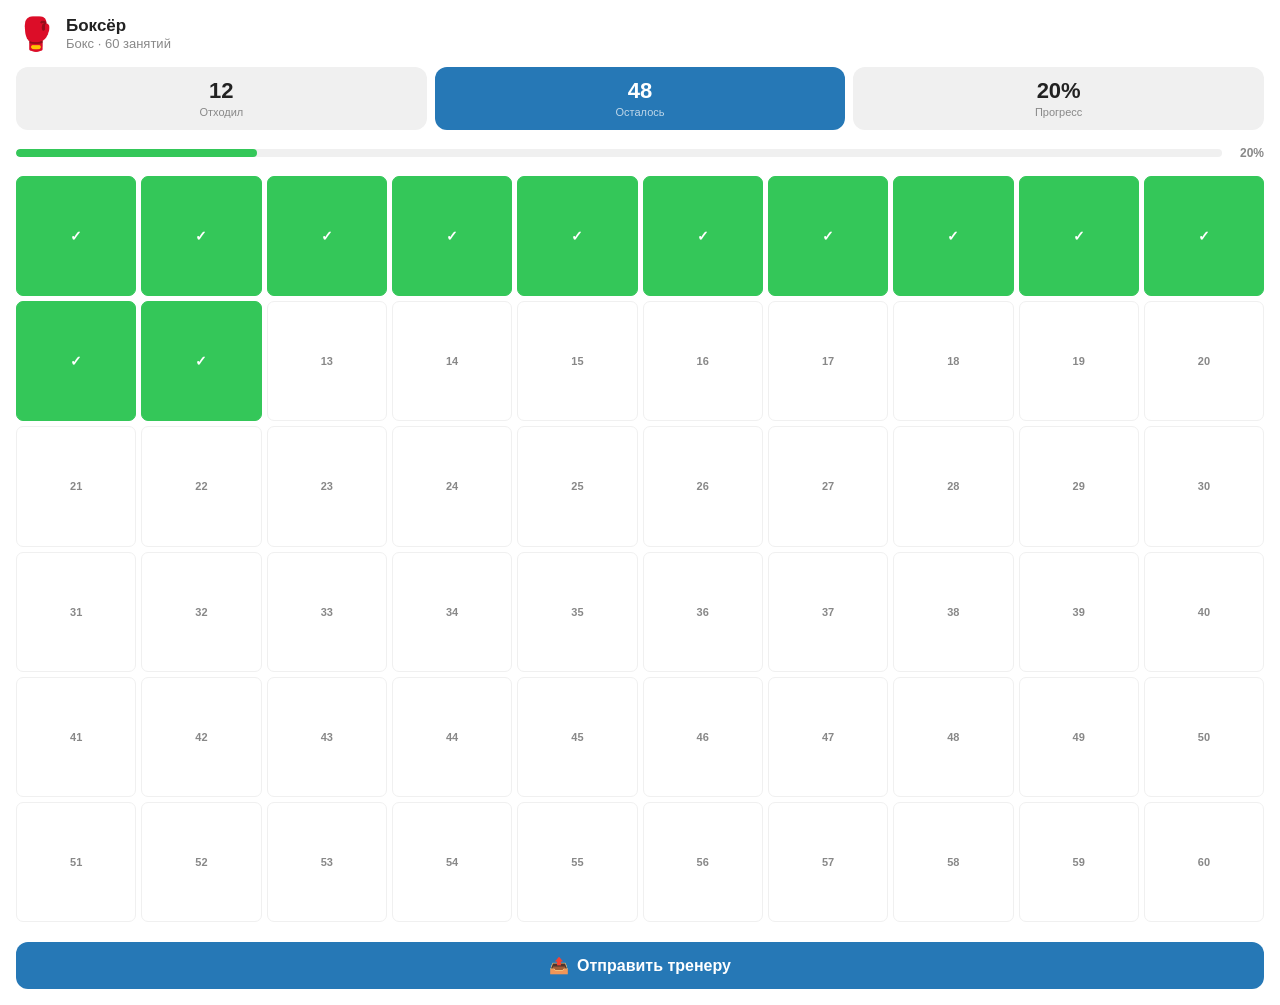
==== frontend/index.html @ c216f826 "Initial commit: Boxing Tracker Telegram Mini App - Frontend: vanilla HTML/CSS/JS с сеткой 60 занятий" ====
<!DOCTYPE html>
<html lang="ru">
<head>
  <meta charset="UTF-8" />
  <meta name="viewport" content="width=device-width, initial-scale=1.0, maximum-scale=1.0" />
  <title>Трекер Бокса</title>
  <script src="https://telegram.org/js/telegram-web-app.js"></script>
  <link rel="stylesheet" href="style.css" />
</head>
<body>
  <div id="app">
    <div id="loader" class="loader-wrap">
      <div class="spinner"></div>
    </div>

    <div id="main" class="hidden">
      <!-- Header -->
      <header class="header">
        <div class="header-title">
          <span class="emoji">🥊</span>
          <div>
            <div class="user-name" id="userName"></div>
            <div class="sub-title" id="subTitle"></div>
          </div>
        </div>
      </header>

      <!-- Stats -->
      <section class="stats">
        <div class="stat-card">
          <div class="stat-value" id="statDone">0</div>
          <div class="stat-label">Отходил</div>
        </div>
        <div class="stat-card accent">
          <div class="stat-value" id="statLeft">0</div>
          <div class="stat-label">Осталось</div>
        </div>
        <div class="stat-card">
          <div class="stat-value" id="statPct">0%</div>
          <div class="stat-label">Прогресс</div>
        </div>
      </section>

      <!-- Progress bar -->
      <div class="progress-bar-wrap">
        <div class="progress-bar">
          <div class="progress-fill" id="progressFill"></div>
        </div>
        <div class="progress-label" id="progressLabel"></div>
      </div>

      <!-- Grid -->
      <div class="grid" id="grid"></div>

      <!-- Share button -->
      <div class="bottom-bar">
        <button class="btn-share" id="btnShare">
          <span>📤</span> Отправить тренеру
        </button>
      </div>
    </div>

    <!-- Dialog -->
    <div id="dialog" class="dialog-overlay hidden">
      <div class="dialog-box">
        <div class="dialog-title" id="dialogTitle"></div>
        <div class="dialog-body" id="dialogBody"></div>
        <div class="dialog-actions">
          <button class="btn-cancel" id="btnCancel">Отмена</button>
          <button class="btn-confirm" id="btnConfirm">Да, занятие прошло</button>
        </div>
      </div>
    </div>
  </div>

  <script src="app.js"></script>
</body>
</html>
---- frontend/style.css ----
/* ─── Telegram theme vars ─────────────────────────────────── */
:root {
  --tg-bg: var(--tg-theme-bg-color, #ffffff);
  --tg-text: var(--tg-theme-text-color, #222222);
  --tg-hint: var(--tg-theme-hint-color, #888888);
  --tg-link: var(--tg-theme-link-color, #2678b6);
  --tg-btn-bg: var(--tg-theme-button-color, #2678b6);
  --tg-btn-text: var(--tg-theme-button-text-color, #ffffff);
  --tg-secondary-bg: var(--tg-theme-secondary-bg-color, #f0f0f0);
  --green: #34c759;
  --green-light: #d4f5de;
  --radius: 12px;
  --gap: 8px;
}

* { box-sizing: border-box; margin: 0; padding: 0; }

body {
  font-family: -apple-system, BlinkMacSystemFont, 'Segoe UI', sans-serif;
  background: var(--tg-bg);
  color: var(--tg-text);
  min-height: 100dvh;
  padding-bottom: env(safe-area-inset-bottom, 20px);
}

/* ─── Loader ─────────────────────────────────────────────── */
.loader-wrap {
  display: flex;
  justify-content: center;
  align-items: center;
  height: 100dvh;
}
.spinner {
  width: 40px; height: 40px;
  border: 3px solid var(--tg-secondary-bg);
  border-top-color: var(--tg-btn-bg);
  border-radius: 50%;
  animation: spin 0.7s linear infinite;
}
@keyframes spin { to { transform: rotate(360deg); } }

/* ─── Hidden ─────────────────────────────────────────────── */
.hidden { display: none !important; }

/* ─── Header ─────────────────────────────────────────────── */
.header {
  padding: 16px 16px 8px;
}
.header-title {
  display: flex;
  align-items: center;
  gap: 10px;
}
.emoji { font-size: 32px; line-height: 1; }
.user-name {
  font-size: 17px;
  font-weight: 700;
  line-height: 1.2;
}
.sub-title {
  font-size: 13px;
  color: var(--tg-hint);
}

/* ─── Stats ──────────────────────────────────────────────── */
.stats {
  display: grid;
  grid-template-columns: repeat(3, 1fr);
  gap: var(--gap);
  padding: 8px 16px;
}
.stat-card {
  background: var(--tg-secondary-bg);
  border-radius: var(--radius);
  padding: 12px 8px;
  text-align: center;
}
.stat-card.accent {
  background: var(--tg-btn-bg);
  color: var(--tg-btn-text);
}
.stat-card.accent .stat-label {
  color: color-mix(in srgb, var(--tg-btn-text) 70%, transparent);
}
.stat-value {
  font-size: 22px;
  font-weight: 800;
  line-height: 1.1;
}
.stat-label {
  font-size: 11px;
  color: var(--tg-hint);
  margin-top: 2px;
}

/* ─── Progress bar ───────────────────────────────────────── */
.progress-bar-wrap {
  padding: 8px 16px 4px;
  display: flex;
  align-items: center;
  gap: 10px;
}
.progress-bar {
  flex: 1;
  height: 8px;
  background: var(--tg-secondary-bg);
  border-radius: 99px;
  overflow: hidden;
}
.progress-fill {
  height: 100%;
  background: var(--green);
  border-radius: 99px;
  transition: width 0.4s ease;
  width: 0%;
}
.progress-label {
  font-size: 12px;
  font-weight: 600;
  color: var(--tg-hint);
  min-width: 32px;
  text-align: right;
}

/* ─── Grid ───────────────────────────────────────────────── */
.grid {
  display: grid;
  grid-template-columns: repeat(10, 1fr);
  gap: 5px;
  padding: 12px 16px;
}
.cell {
  aspect-ratio: 1;
  border-radius: 7px;
  display: flex;
  align-items: center;
  justify-content: center;
  font-size: 11px;
  font-weight: 600;
  cursor: pointer;
  user-select: none;
  border: 1.5px solid var(--tg-secondary-bg);
  background: var(--tg-bg);
  color: var(--tg-hint);
  transition: background 0.18s ease, transform 0.12s ease, border-color 0.18s ease;
  -webkit-tap-highlight-color: transparent;
}
.cell:active { transform: scale(0.88); }
.cell.done {
  background: var(--green);
  border-color: var(--green);
  color: #fff;
  font-size: 14px;
}

/* ─── Bottom bar ─────────────────────────────────────────── */
.bottom-bar {
  padding: 8px 16px 16px;
}
.btn-share {
  width: 100%;
  padding: 14px;
  border-radius: var(--radius);
  border: none;
  background: var(--tg-btn-bg);
  color: var(--tg-btn-text);
  font-size: 16px;
  font-weight: 600;
  cursor: pointer;
  display: flex;
  align-items: center;
  justify-content: center;
  gap: 8px;
  transition: opacity 0.15s;
  -webkit-tap-highlight-color: transparent;
}
.btn-share:active { opacity: 0.75; }

/* ─── Dialog ─────────────────────────────────────────────── */
.dialog-overlay {
  position: fixed;
  inset: 0;
  background: rgba(0,0,0,0.45);
  display: flex;
  align-items: flex-end;
  justify-content: center;
  padding: 0 0 env(safe-area-inset-bottom, 16px);
  z-index: 100;
  animation: fadeIn 0.15s ease;
}
@keyframes fadeIn { from { opacity: 0 } to { opacity: 1 } }

.dialog-box {
  background: var(--tg-bg);
  border-radius: var(--radius) var(--radius) 0 0;
  padding: 20px 20px 24px;
  width: 100%;
  max-width: 480px;
  animation: slideUp 0.2s ease;
}
@keyframes slideUp {
  from { transform: translateY(60px); opacity: 0; }
  to   { transform: translateY(0);    opacity: 1; }
}
.dialog-title {
  font-size: 17px;
  font-weight: 700;
  margin-bottom: 6px;
}
.dialog-body {
  font-size: 14px;
  color: var(--tg-hint);
  margin-bottom: 20px;
}
.dialog-actions {
  display: flex;
  gap: 10px;
}
.btn-cancel {
  flex: 1;
  padding: 13px;
  border-radius: 10px;
  border: 1.5px solid var(--tg-secondary-bg);
  background: var(--tg-bg);
  color: var(--tg-text);
  font-size: 15px;
  font-weight: 600;
  cursor: pointer;
}
.btn-confirm {
  flex: 2;
  padding: 13px;
  border-radius: 10px;
  border: none;
  background: var(--tg-btn-bg);
  color: var(--tg-btn-text);
  font-size: 15px;
  font-weight: 600;
  cursor: pointer;
}
.btn-confirm.danger {
  background: #ff3b30;
}
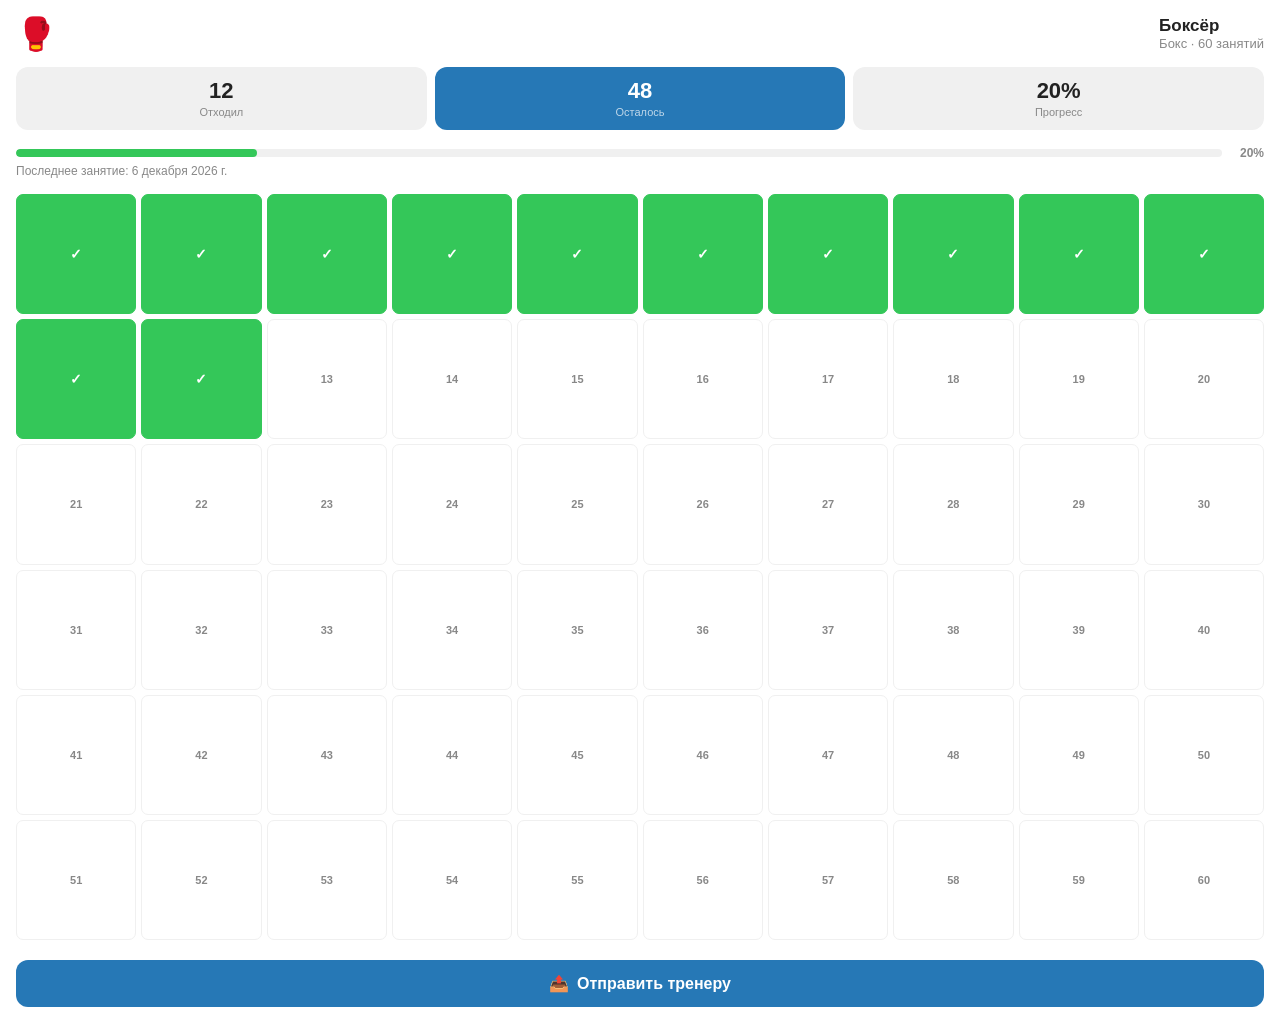
==== commit 3d9612a8: "Add real-time share link for trainer (read-only view via ?share=token) - Share button sends tg.openT" ====
--- a/frontend/index.html
+++ b/frontend/index.html
@@ -22,6 +22,7 @@
             <div class="user-name" id="userName"></div>
             <div class="sub-title" id="subTitle"></div>
           </div>
+          <div id="readOnlyBadge" class="readonly-badge hidden">👁 Просмотр</div>
         </div>
       </header>
 
@@ -48,6 +49,9 @@
         </div>
         <div class="progress-label" id="progressLabel"></div>
       </div>
+
+      <!-- Last date -->
+      <div id="lastDate" class="last-date hidden"></div>
 
       <!-- Grid -->
       <div class="grid" id="grid"></div>
--- a/frontend/style.css
+++ b/frontend/style.css
@@ -122,6 +122,27 @@
   text-align: right;
 }
 
+/* ─── Read-only badge ────────────────────────────────────── */
+.header-title {
+  justify-content: space-between;
+}
+.readonly-badge {
+  font-size: 12px;
+  font-weight: 600;
+  color: var(--tg-btn-bg);
+  background: color-mix(in srgb, var(--tg-btn-bg) 12%, transparent);
+  padding: 4px 10px;
+  border-radius: 99px;
+  white-space: nowrap;
+}
+
+/* ─── Last date ──────────────────────────────────────────── */
+.last-date {
+  padding: 0 16px 4px;
+  font-size: 12px;
+  color: var(--tg-hint);
+}
+
 /* ─── Grid ───────────────────────────────────────────────── */
 .grid {
   display: grid;
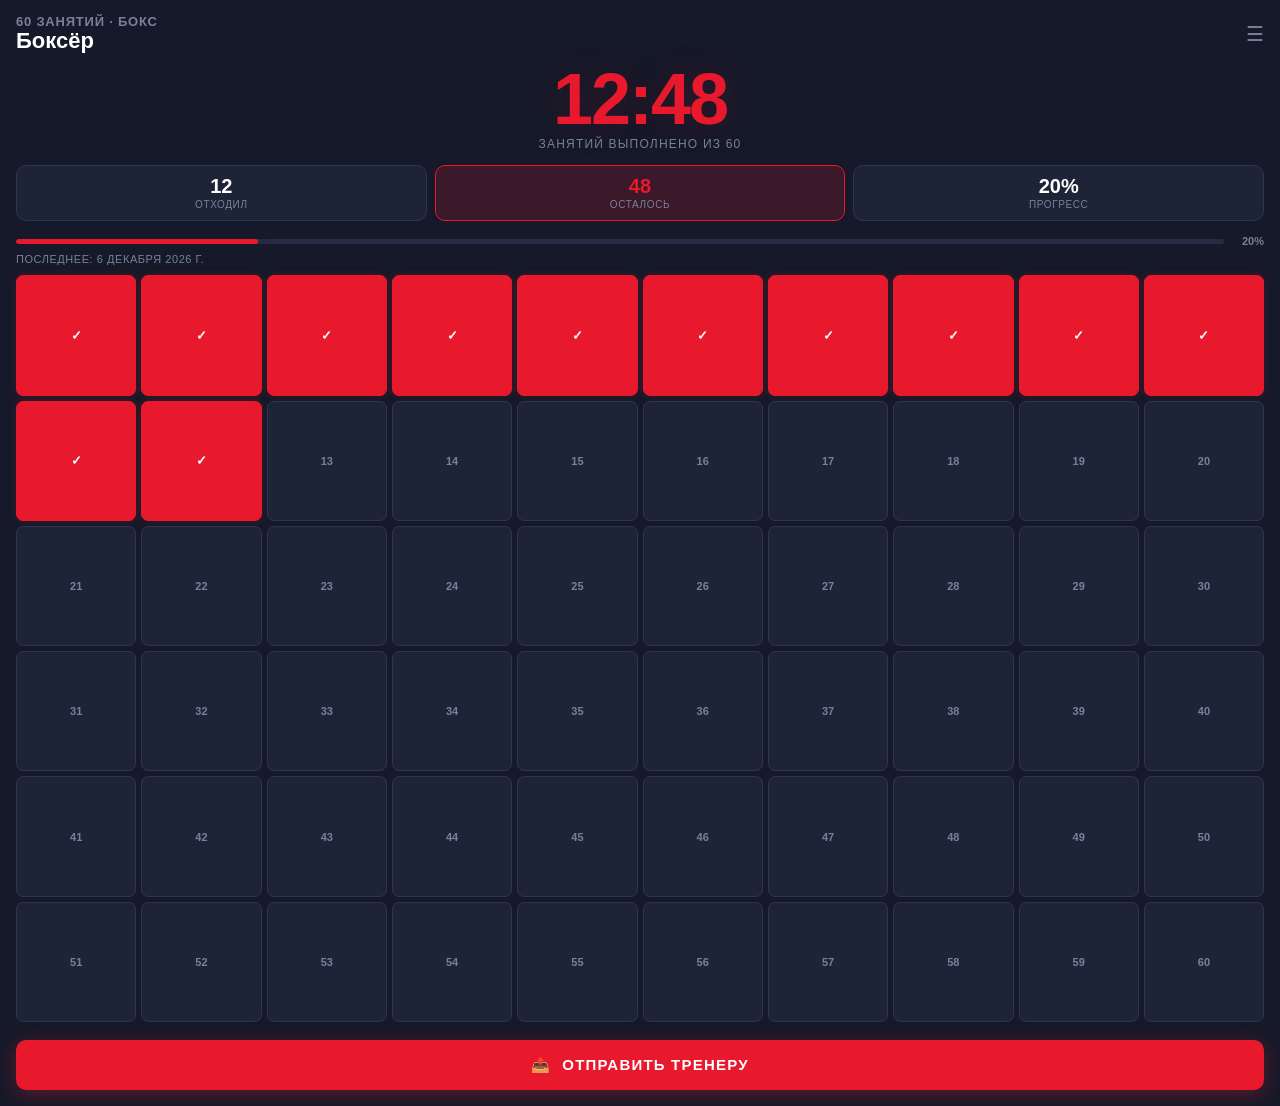
==== commit 93a22db0: "Redesign UI in boxing timer style (dark navy + red accent) - Dark navy background matching Figma des" ====
--- a/frontend/index.html
+++ b/frontend/index.html
@@ -9,22 +9,30 @@
 </head>
 <body>
   <div id="app">
+
     <div id="loader" class="loader-wrap">
       <div class="spinner"></div>
     </div>
 
     <div id="main" class="hidden">
+
       <!-- Header -->
       <header class="header">
-        <div class="header-title">
-          <span class="emoji">🥊</span>
-          <div>
-            <div class="user-name" id="userName"></div>
-            <div class="sub-title" id="subTitle"></div>
-          </div>
+        <div class="header-left">
+          <div class="header-rounds" id="headerRounds">60 занятий</div>
+          <div class="header-name" id="userName">Боксёр</div>
+        </div>
+        <div style="display:flex;align-items:center;gap:10px">
           <div id="readOnlyBadge" class="readonly-badge hidden">👁 Просмотр</div>
+          <div class="hamburger">☰</div>
         </div>
       </header>
+
+      <!-- Big counter -->
+      <div class="big-counter">
+        <div class="big-number" id="bigNumber">0:00</div>
+        <div class="big-label" id="bigLabel">занятий выполнено</div>
+      </div>
 
       <!-- Stats -->
       <section class="stats">
@@ -47,7 +55,7 @@
         <div class="progress-bar">
           <div class="progress-fill" id="progressFill"></div>
         </div>
-        <div class="progress-label" id="progressLabel"></div>
+        <div class="progress-label" id="progressLabel">0%</div>
       </div>
 
       <!-- Last date -->
@@ -59,9 +67,10 @@
       <!-- Share button -->
       <div class="bottom-bar">
         <button class="btn-share" id="btnShare">
-          <span>📤</span> Отправить тренеру
+          📤 &nbsp;Отправить тренеру
         </button>
       </div>
+
     </div>
 
     <!-- Dialog -->
@@ -71,12 +80,14 @@
         <div class="dialog-body" id="dialogBody"></div>
         <div class="dialog-actions">
           <button class="btn-cancel" id="btnCancel">Отмена</button>
-          <button class="btn-confirm" id="btnConfirm">Да, занятие прошло</button>
+          <button class="btn-confirm" id="btnConfirm">Да</button>
         </div>
       </div>
     </div>
+
   </div>
 
+  <script src="env.js"></script>
   <script src="app.js"></script>
 </body>
 </html>
--- a/frontend/style.css
+++ b/frontend/style.css
@@ -1,24 +1,24 @@
-/* ─── Telegram theme vars ─────────────────────────────────── */
+/* ─── Theme ───────────────────────────────────────────────── */
 :root {
-  --tg-bg: var(--tg-theme-bg-color, #ffffff);
-  --tg-text: var(--tg-theme-text-color, #222222);
-  --tg-hint: var(--tg-theme-hint-color, #888888);
-  --tg-link: var(--tg-theme-link-color, #2678b6);
-  --tg-btn-bg: var(--tg-theme-button-color, #2678b6);
-  --tg-btn-text: var(--tg-theme-button-text-color, #ffffff);
-  --tg-secondary-bg: var(--tg-theme-secondary-bg-color, #f0f0f0);
-  --green: #34c759;
-  --green-light: #d4f5de;
-  --radius: 12px;
-  --gap: 8px;
+  --bg:       #151929;
+  --surface:  #1e2438;
+  --surface2: #252b42;
+  --border:   #2e3450;
+  --red:      #e8192c;
+  --red-dark: #c0141f;
+  --red-glow: rgba(232, 25, 44, 0.18);
+  --text:     #ffffff;
+  --hint:     #7a8099;
+  --green:    #e8192c;   /* completed = red in this theme */
+  --radius:   10px;
 }
 
 * { box-sizing: border-box; margin: 0; padding: 0; }
 
 body {
   font-family: -apple-system, BlinkMacSystemFont, 'Segoe UI', sans-serif;
-  background: var(--tg-bg);
-  color: var(--tg-text);
+  background: var(--bg);
+  color: var(--text);
   min-height: 100dvh;
   padding-bottom: env(safe-area-inset-bottom, 20px);
 }
@@ -29,118 +29,153 @@
   justify-content: center;
   align-items: center;
   height: 100dvh;
+  background: var(--bg);
 }
 .spinner {
-  width: 40px; height: 40px;
-  border: 3px solid var(--tg-secondary-bg);
-  border-top-color: var(--tg-btn-bg);
+  width: 44px; height: 44px;
+  border: 3px solid var(--surface2);
+  border-top-color: var(--red);
   border-radius: 50%;
   animation: spin 0.7s linear infinite;
 }
 @keyframes spin { to { transform: rotate(360deg); } }
 
-/* ─── Hidden ─────────────────────────────────────────────── */
 .hidden { display: none !important; }
 
 /* ─── Header ─────────────────────────────────────────────── */
 .header {
-  padding: 16px 16px 8px;
-}
-.header-title {
-  display: flex;
-  align-items: center;
-  gap: 10px;
-}
-.emoji { font-size: 32px; line-height: 1; }
-.user-name {
-  font-size: 17px;
+  padding: 14px 16px 0;
+  display: flex;
+  align-items: center;
+  justify-content: space-between;
+}
+.header-left {
+  display: flex;
+  flex-direction: column;
+}
+.header-rounds {
+  font-size: 13px;
+  font-weight: 600;
+  color: var(--hint);
+  text-transform: uppercase;
+  letter-spacing: 0.06em;
+}
+.header-name {
+  font-size: 22px;
+  font-weight: 800;
+  color: var(--text);
+  line-height: 1.1;
+}
+.readonly-badge {
+  font-size: 11px;
   font-weight: 700;
-  line-height: 1.2;
-}
-.sub-title {
-  font-size: 13px;
-  color: var(--tg-hint);
-}
-
-/* ─── Stats ──────────────────────────────────────────────── */
+  color: var(--red);
+  background: var(--red-glow);
+  padding: 4px 10px;
+  border-radius: 99px;
+  border: 1px solid var(--red);
+  text-transform: uppercase;
+  letter-spacing: 0.05em;
+}
+.hamburger {
+  color: var(--hint);
+  font-size: 20px;
+  line-height: 1;
+}
+
+/* ─── Big counter ────────────────────────────────────────── */
+.big-counter {
+  text-align: center;
+  padding: 10px 16px 4px;
+}
+.big-number {
+  font-size: 72px;
+  font-weight: 900;
+  color: var(--red);
+  line-height: 1;
+  letter-spacing: -2px;
+  text-shadow: 0 0 40px var(--red-glow);
+}
+.big-label {
+  font-size: 12px;
+  color: var(--hint);
+  text-transform: uppercase;
+  letter-spacing: 0.1em;
+  margin-top: 2px;
+}
+
+/* ─── Stats row ──────────────────────────────────────────── */
 .stats {
   display: grid;
   grid-template-columns: repeat(3, 1fr);
-  gap: var(--gap);
-  padding: 8px 16px;
+  gap: 8px;
+  padding: 10px 16px;
 }
 .stat-card {
-  background: var(--tg-secondary-bg);
+  background: var(--surface);
+  border: 1px solid var(--border);
   border-radius: var(--radius);
-  padding: 12px 8px;
+  padding: 10px 6px;
   text-align: center;
 }
 .stat-card.accent {
-  background: var(--tg-btn-bg);
-  color: var(--tg-btn-text);
-}
-.stat-card.accent .stat-label {
-  color: color-mix(in srgb, var(--tg-btn-text) 70%, transparent);
+  background: var(--red-glow);
+  border-color: var(--red);
 }
 .stat-value {
-  font-size: 22px;
-  font-weight: 800;
-  line-height: 1.1;
+  font-size: 20px;
+  font-weight: 800;
+  color: var(--text);
+  line-height: 1;
+}
+.stat-card.accent .stat-value {
+  color: var(--red);
 }
 .stat-label {
-  font-size: 11px;
-  color: var(--tg-hint);
-  margin-top: 2px;
+  font-size: 10px;
+  color: var(--hint);
+  margin-top: 3px;
+  text-transform: uppercase;
+  letter-spacing: 0.06em;
 }
 
 /* ─── Progress bar ───────────────────────────────────────── */
 .progress-bar-wrap {
-  padding: 8px 16px 4px;
+  padding: 4px 16px 2px;
   display: flex;
   align-items: center;
   gap: 10px;
 }
 .progress-bar {
   flex: 1;
-  height: 8px;
-  background: var(--tg-secondary-bg);
+  height: 5px;
+  background: var(--surface2);
   border-radius: 99px;
   overflow: hidden;
 }
 .progress-fill {
   height: 100%;
-  background: var(--green);
+  background: var(--red);
   border-radius: 99px;
   transition: width 0.4s ease;
   width: 0%;
+  box-shadow: 0 0 8px var(--red-glow);
 }
 .progress-label {
-  font-size: 12px;
-  font-weight: 600;
-  color: var(--tg-hint);
-  min-width: 32px;
+  font-size: 11px;
+  font-weight: 700;
+  color: var(--hint);
+  min-width: 30px;
   text-align: right;
-}
-
-/* ─── Read-only badge ────────────────────────────────────── */
-.header-title {
-  justify-content: space-between;
-}
-.readonly-badge {
-  font-size: 12px;
-  font-weight: 600;
-  color: var(--tg-btn-bg);
-  background: color-mix(in srgb, var(--tg-btn-bg) 12%, transparent);
-  padding: 4px 10px;
-  border-radius: 99px;
-  white-space: nowrap;
 }
 
 /* ─── Last date ──────────────────────────────────────────── */
 .last-date {
-  padding: 0 16px 4px;
-  font-size: 12px;
-  color: var(--tg-hint);
+  padding: 4px 16px 0;
+  font-size: 11px;
+  color: var(--hint);
+  text-transform: uppercase;
+  letter-spacing: 0.05em;
 }
 
 /* ─── Grid ───────────────────────────────────────────────── */
@@ -148,7 +183,7 @@
   display: grid;
   grid-template-columns: repeat(10, 1fr);
   gap: 5px;
-  padding: 12px 16px;
+  padding: 10px 16px;
 }
 .cell {
   aspect-ratio: 1;
@@ -157,21 +192,22 @@
   align-items: center;
   justify-content: center;
   font-size: 11px;
-  font-weight: 600;
+  font-weight: 700;
   cursor: pointer;
   user-select: none;
-  border: 1.5px solid var(--tg-secondary-bg);
-  background: var(--tg-bg);
-  color: var(--tg-hint);
-  transition: background 0.18s ease, transform 0.12s ease, border-color 0.18s ease;
+  border: 1.5px solid var(--border);
+  background: var(--surface);
+  color: var(--hint);
+  transition: background 0.15s ease, transform 0.1s ease, border-color 0.15s;
   -webkit-tap-highlight-color: transparent;
 }
-.cell:active { transform: scale(0.88); }
+.cell:active { transform: scale(0.84); }
 .cell.done {
-  background: var(--green);
-  border-color: var(--green);
+  background: var(--red);
+  border-color: var(--red);
   color: #fff;
-  font-size: 14px;
+  font-size: 13px;
+  box-shadow: 0 0 8px var(--red-glow);
 }
 
 /* ─── Bottom bar ─────────────────────────────────────────── */
@@ -180,28 +216,37 @@
 }
 .btn-share {
   width: 100%;
-  padding: 14px;
+  padding: 16px;
   border-radius: var(--radius);
   border: none;
-  background: var(--tg-btn-bg);
-  color: var(--tg-btn-text);
-  font-size: 16px;
-  font-weight: 600;
+  background: var(--red);
+  color: #fff;
+  font-size: 15px;
+  font-weight: 800;
+  letter-spacing: 0.08em;
+  text-transform: uppercase;
   cursor: pointer;
   display: flex;
   align-items: center;
   justify-content: center;
   gap: 8px;
-  transition: opacity 0.15s;
+  transition: background 0.15s, transform 0.1s;
   -webkit-tap-highlight-color: transparent;
-}
-.btn-share:active { opacity: 0.75; }
+  box-shadow: 0 4px 20px rgba(232, 25, 44, 0.35);
+}
+.btn-share:active {
+  background: var(--red-dark);
+  transform: scale(0.97);
+}
+.btn-share:disabled {
+  opacity: 0.6;
+}
 
 /* ─── Dialog ─────────────────────────────────────────────── */
 .dialog-overlay {
   position: fixed;
   inset: 0;
-  background: rgba(0,0,0,0.45);
+  background: rgba(0,0,0,0.65);
   display: flex;
   align-items: flex-end;
   justify-content: center;
@@ -212,8 +257,9 @@
 @keyframes fadeIn { from { opacity: 0 } to { opacity: 1 } }
 
 .dialog-box {
-  background: var(--tg-bg);
-  border-radius: var(--radius) var(--radius) 0 0;
+  background: var(--surface);
+  border: 1px solid var(--border);
+  border-radius: 14px 14px 0 0;
   padding: 20px 20px 24px;
   width: 100%;
   max-width: 480px;
@@ -225,12 +271,15 @@
 }
 .dialog-title {
   font-size: 17px;
-  font-weight: 700;
+  font-weight: 800;
+  color: var(--text);
   margin-bottom: 6px;
+  text-transform: uppercase;
+  letter-spacing: 0.04em;
 }
 .dialog-body {
-  font-size: 14px;
-  color: var(--tg-hint);
+  font-size: 13px;
+  color: var(--hint);
   margin-bottom: 20px;
 }
 .dialog-actions {
@@ -239,26 +288,34 @@
 }
 .btn-cancel {
   flex: 1;
-  padding: 13px;
-  border-radius: 10px;
-  border: 1.5px solid var(--tg-secondary-bg);
-  background: var(--tg-bg);
-  color: var(--tg-text);
-  font-size: 15px;
-  font-weight: 600;
+  padding: 14px;
+  border-radius: var(--radius);
+  border: 1.5px solid var(--border);
+  background: var(--surface2);
+  color: var(--hint);
+  font-size: 14px;
+  font-weight: 700;
   cursor: pointer;
+  text-transform: uppercase;
+  letter-spacing: 0.05em;
 }
 .btn-confirm {
   flex: 2;
-  padding: 13px;
-  border-radius: 10px;
+  padding: 14px;
+  border-radius: var(--radius);
   border: none;
-  background: var(--tg-btn-bg);
-  color: var(--tg-btn-text);
-  font-size: 15px;
-  font-weight: 600;
+  background: var(--red);
+  color: #fff;
+  font-size: 14px;
+  font-weight: 800;
   cursor: pointer;
+  text-transform: uppercase;
+  letter-spacing: 0.06em;
+  box-shadow: 0 4px 16px rgba(232, 25, 44, 0.3);
 }
 .btn-confirm.danger {
-  background: #ff3b30;
-}
+  background: var(--surface2);
+  color: var(--red);
+  border: 1.5px solid var(--red);
+  box-shadow: none;
+}
